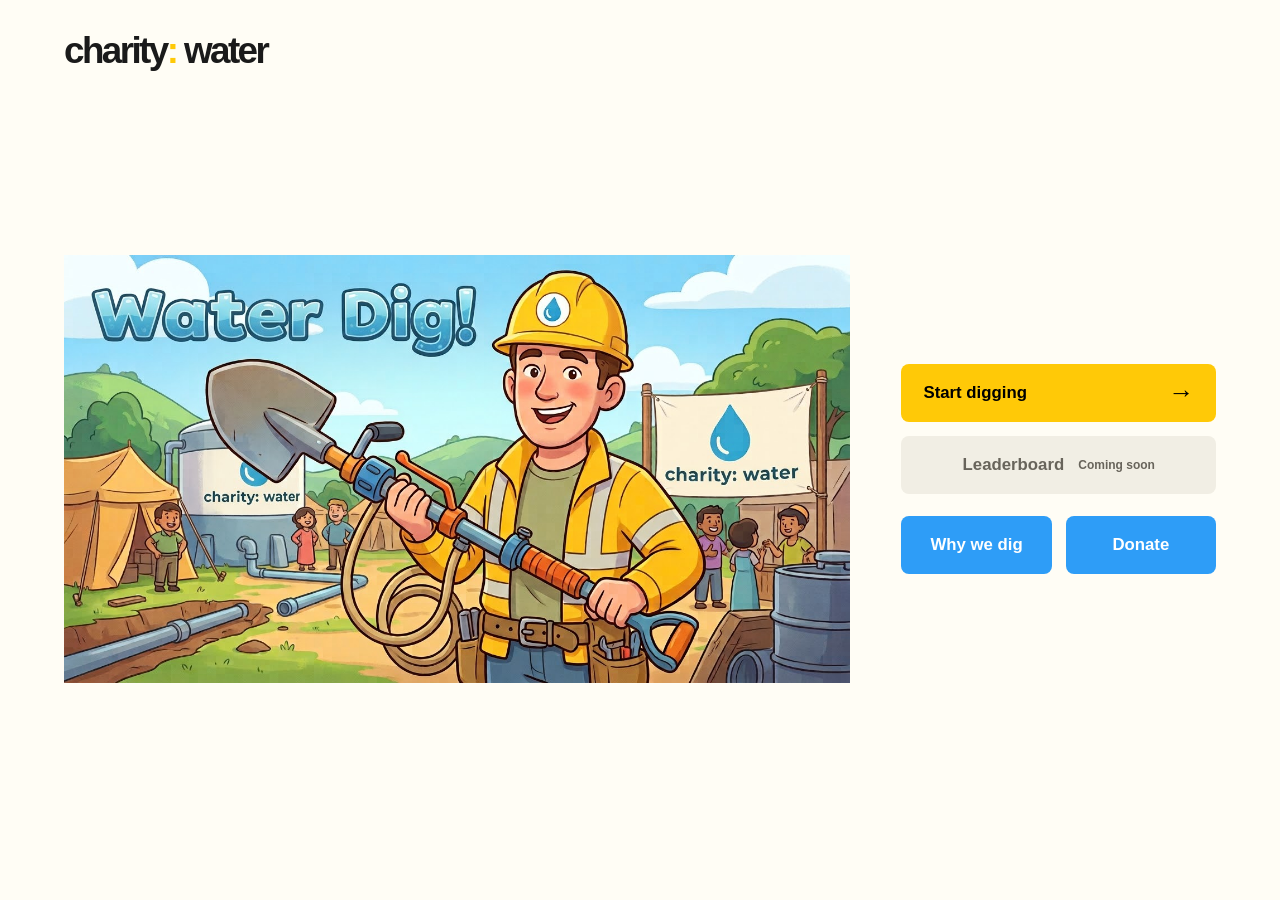
==== index.html @ 4b035533 "Game homepage is made with image" ====
<!DOCTYPE html>
<html lang="en">
<head>
    <meta charset="UTF-8">
    <meta name="viewport" content="width=device-width, initial-scale=1.0">
    <meta name="theme-color" content="#fffdf5">
    <title>charity: water</title>
    <link rel="stylesheet" href="styles.css">
</head>
<body>
    <header class="site-header">
        <h1 class="wordmark">charity<span>:</span> water</h1>
    </header>

    <main class="home-screen">
        <div class="image-space">
            <img class="title-image" src="img/game_title_image.png" alt="Water Dig! illustration with a well digger and community">
        </div>

        <nav class="menu" aria-label="Main menu">
            <button class="menu-button start-button" type="button">
                Start digging <span class="arrow" aria-hidden="true">&rarr;</span>
            </button>
            <button class="menu-button leaderboard-button" type="button" disabled>
                Leaderboard <span class="coming-soon">Coming soon</span>
            </button>
            <div class="secondary-actions">
                <button class="menu-button secondary-button" type="button">Why we dig</button>
                <button class="menu-button secondary-button" type="button">Donate</button>
            </div>
        </nav>
    </main>

    <script src="script.js"></script>
</body>
</html>
---- styles.css ----
:root {
    color-scheme: light;
    font-family: Arial, Helvetica, sans-serif;
    color: #1a1a1a;
    background: #fffdf5;
    font-synthesis: none;
}

* {
    box-sizing: border-box;
}

body {
    min-height: 100vh;
    margin: 0;
    padding: 0 5%;
}

.site-header {
    padding: 30px 0;
}

.wordmark {
    margin: 0;
    font-size: clamp(1.7rem, 3vw, 2.3rem);
    font-weight: 800;
    letter-spacing: -0.07em;
}

.wordmark span {
    color: #ffc907;
}

.home-screen {
    display: grid;
    grid-template-columns: minmax(0, 1.8fr) minmax(260px, 0.72fr);
    align-items: center;
    gap: clamp(24px, 4vw, 64px);
    max-width: 1400px;
    min-height: calc(100vh - 110px);
    margin: 0 auto;
    padding: 0 0 56px;
}

.image-space {
    min-height: 380px;
}

.title-image {
    display: block;
    width: 100%;
    height: auto;
    object-fit: contain;
}

.menu {
    display: flex;
    flex-direction: column;
    gap: 14px;
}

.menu-button {
    display: flex;
    min-height: 58px;
    align-items: center;
    justify-content: center;
    gap: 14px;
    border: 0;
    border-radius: 8px;
    font: inherit;
    font-size: 1.05rem;
    font-weight: 700;
}

.start-button {
    justify-content: space-between;
    padding: 0 22px;
    background: #ffc907;
    cursor: pointer;
}

.start-button:hover {
    background: #f2bd00;
}

.arrow {
    font-size: 1.6rem;
    line-height: 1;
}

.leaderboard-button {
    position: relative;
    padding: 0 18px;
    background: #f1eee4;
    color: #68645b;
    cursor: not-allowed;
}

.coming-soon {
    font-size: 0.75rem;
    font-weight: 600;
}

.secondary-actions {
    display: grid;
    grid-template-columns: 1fr 1fr;
    gap: 14px;
    margin-top: 8px;
}

.secondary-button {
    padding: 0 12px;
    background: #2e9df7;
    color: #fff;
    cursor: pointer;
}

.secondary-button:hover {
    background: #1689e5;
}

.menu-button:focus-visible {
    outline: 3px solid #1a1a1a;
    outline-offset: 3px;
}

@media (max-width: 700px) {
    body {
        padding: 0 6%;
    }

    .site-header {
        padding: 24px 0 12px;
    }

    .home-screen {
        grid-template-columns: 1fr;
        gap: 18px;
        min-height: auto;
        padding: 0 0 40px;
    }

    .image-space {
        min-height: min(48vh, 420px);
    }
}
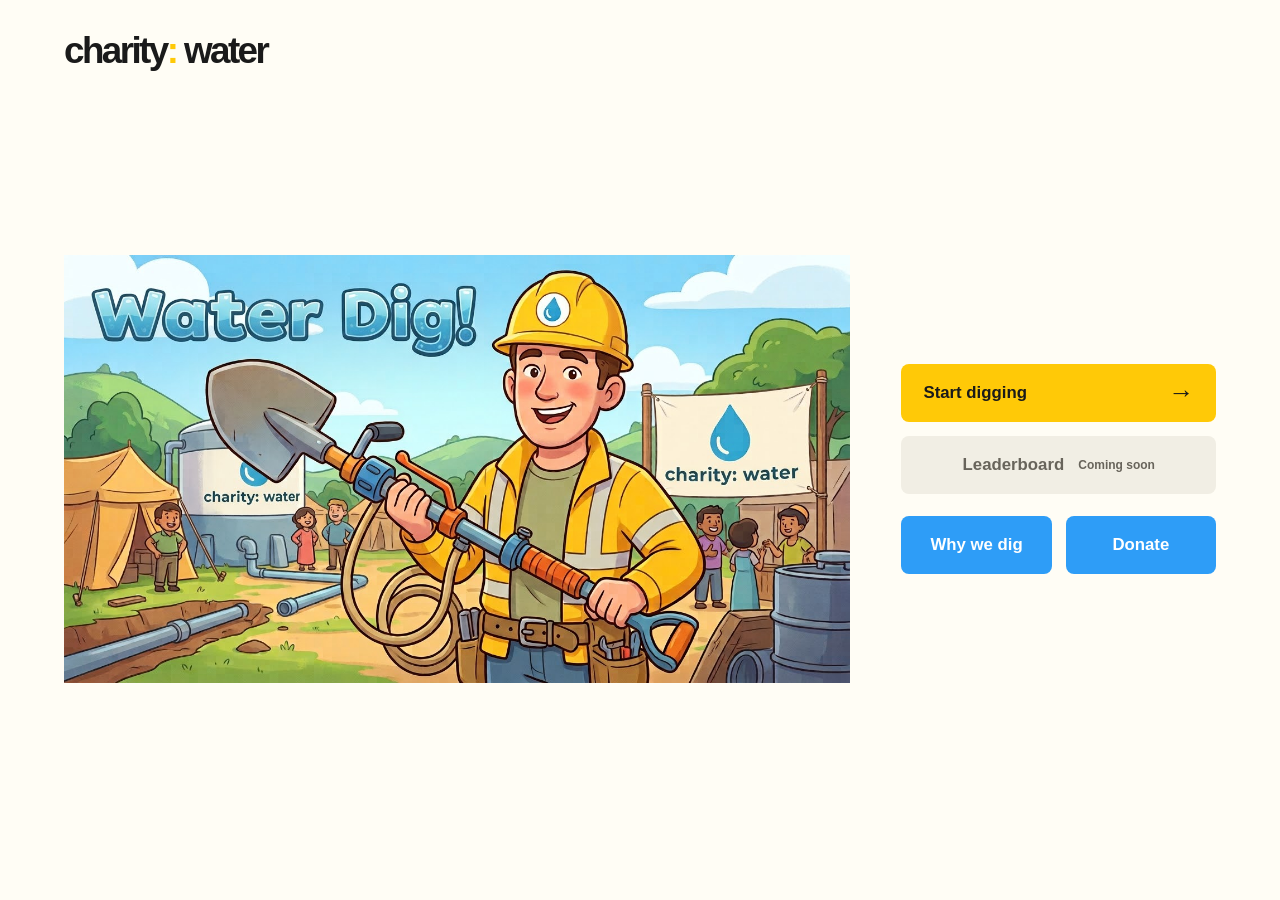
==== commit 523f23e6: "Gameplay is added" ====
--- a/index.html
+++ b/index.html
@@ -18,9 +18,9 @@
         </div>
 
         <nav class="menu" aria-label="Main menu">
-            <button class="menu-button start-button" type="button">
+            <a class="menu-button start-button" href="game.html">
                 Start digging <span class="arrow" aria-hidden="true">&rarr;</span>
-            </button>
+            </a>
             <button class="menu-button leaderboard-button" type="button" disabled>
                 Leaderboard <span class="coming-soon">Coming soon</span>
             </button>
--- a/styles.css
+++ b/styles.css
@@ -67,9 +67,11 @@
     gap: 14px;
     border: 0;
     border-radius: 8px;
+    color: #1a1a1a;
     font: inherit;
     font-size: 1.05rem;
     font-weight: 700;
+    text-decoration: none;
 }
 
 .start-button {
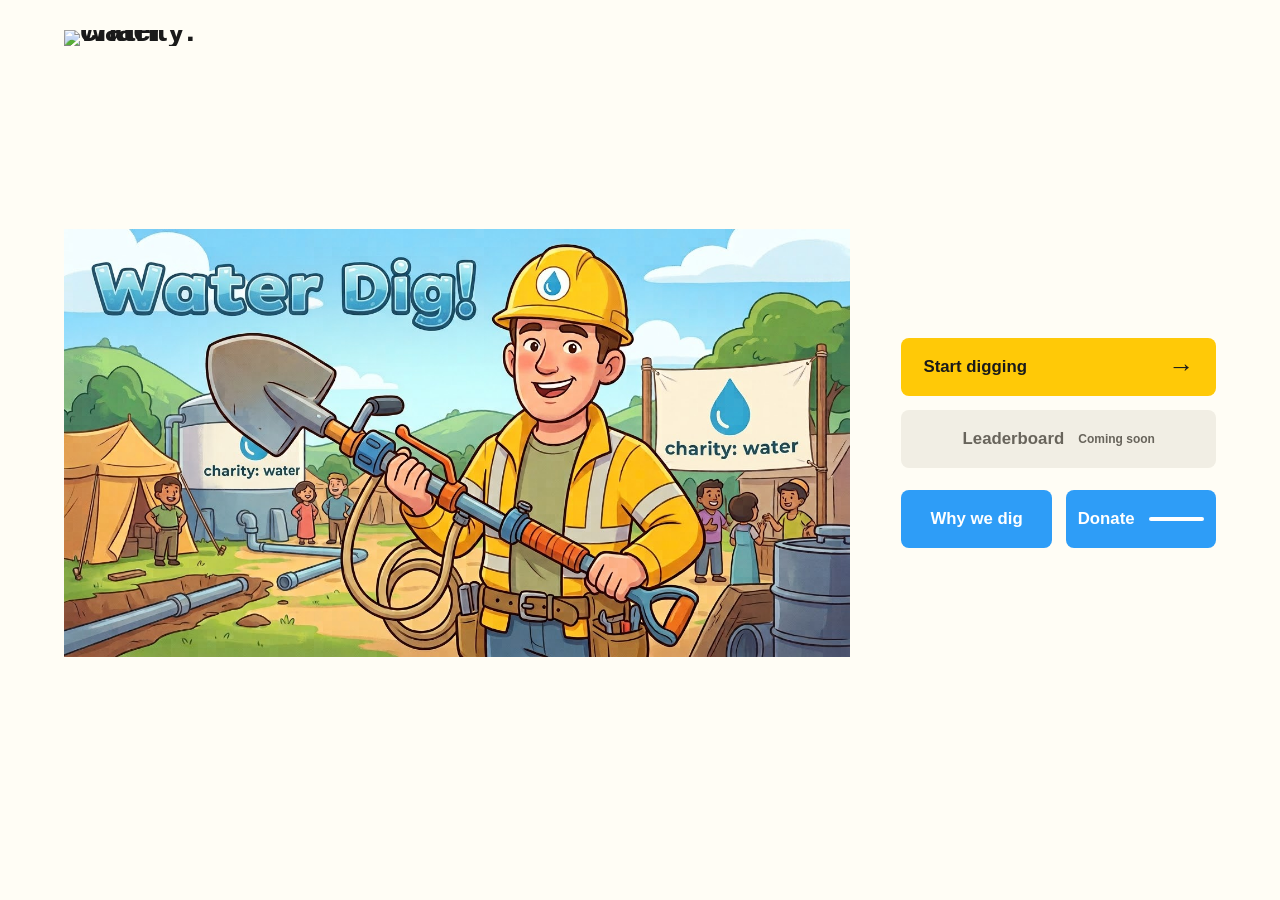
==== commit b4e5a012: "Depth change and more" ====
--- a/index.html
+++ b/index.html
@@ -9,7 +9,9 @@
 </head>
 <body>
     <header class="site-header">
-        <h1 class="wordmark">charity<span>:</span> water</h1>
+        <h1 class="wordmark">
+            <img src="img/cw_logo.png" alt="charity: water">
+        </h1>
     </header>
 
     <main class="home-screen">
@@ -25,8 +27,10 @@
                 Leaderboard <span class="coming-soon">Coming soon</span>
             </button>
             <div class="secondary-actions">
-                <button class="menu-button secondary-button" type="button">Why we dig</button>
-                <button class="menu-button secondary-button" type="button">Donate</button>
+                <a class="menu-button secondary-button" href="https://www.charitywater.org/our-work?_gl=1*4pugwn*_up*MQ..*_gs*MQ..&amp;gclid=CjwKCAjw0LzWBhBOEiwAKQd0cIA-X7klRmWoJybeHogKnyyJiwslypo9ryMCMNLgmh31uJA9SZYtSxoCBrEQAvD_BwE&amp;gbraid=0AAAAADNj5D9Z6fBlp6_cvAuyee0oKlpTj" target="_blank" rel="noopener noreferrer">Why we dig</a>
+                <a class="menu-button secondary-button donate-button" href="https://www.charitywater.org/donate?_gl=1*111evlt*_up*MQ..*_gs*MQ..&amp;gclid=CjwKCAjw0LzWBhBOEiwAKQd0cIA-X7klRmWoJybeHogKnyyJiwslypo9ryMCMNLgmh31uJA9SZYtSxoCBrEQAvD_BwE&amp;gbraid=0AAAAADNj5D9Z6fBlp6_cvAuyee0oKlpTj" target="_blank" rel="noopener noreferrer">
+                    Donate <img src="img/cw_logo_horizontal.png" alt="">
+                </a>
             </div>
         </nav>
     </main>
--- a/styles.css
+++ b/styles.css
@@ -22,13 +22,22 @@
 
 .wordmark {
     margin: 0;
-    font-size: clamp(1.7rem, 3vw, 2.3rem);
-    font-weight: 800;
-    letter-spacing: -0.07em;
+    line-height: 0;
 }
 
-.wordmark span {
-    color: #ffc907;
+.wordmark img {
+    display: block;
+    width: clamp(130px, 16vw, 190px);
+    height: auto;
+}
+
+.donate-button img {
+    display: block;
+    width: min(56%, 116px);
+    height: auto;
+    padding: 2px 4px;
+    border-radius: 3px;
+    background: #fff;
 }
 
 .home-screen {
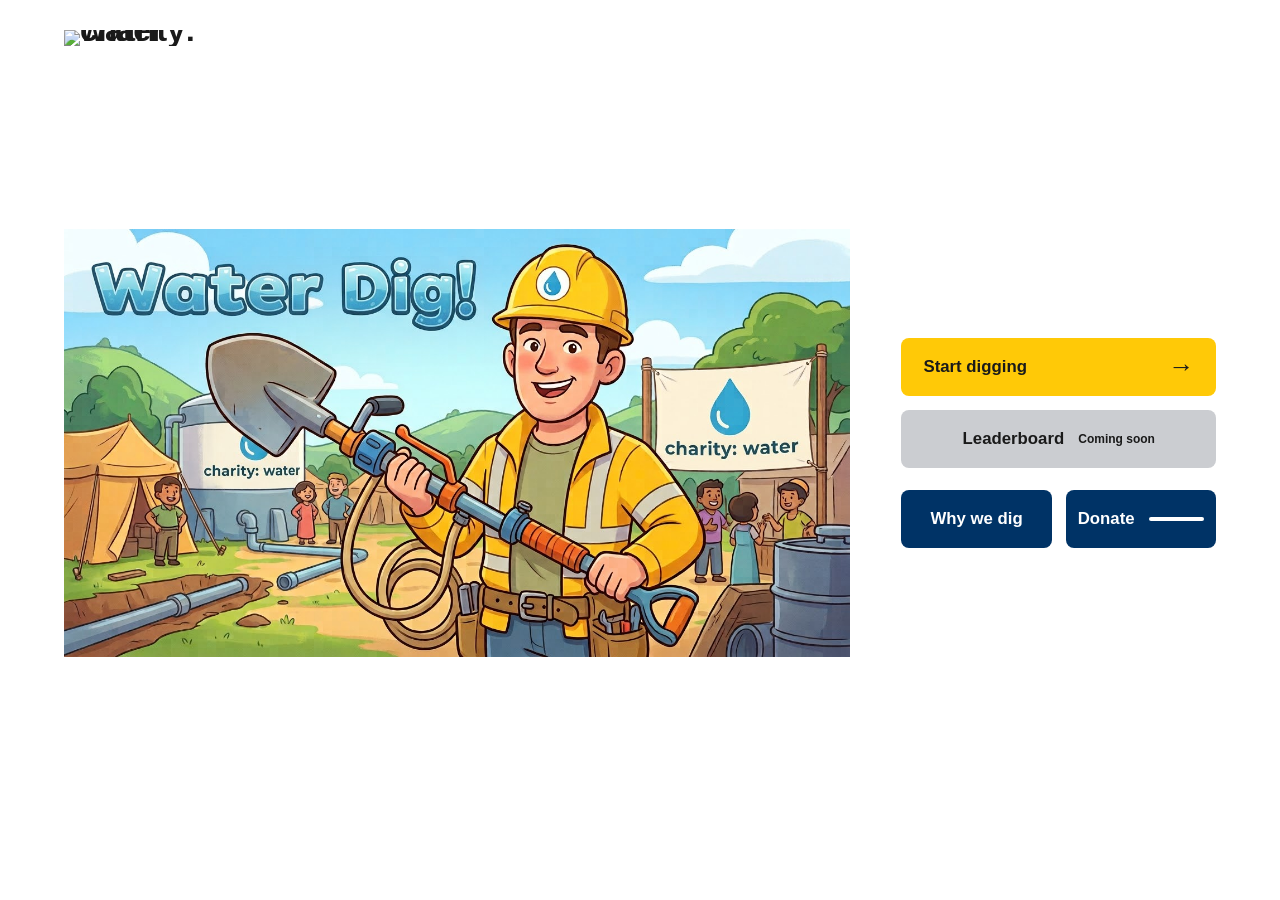
==== commit 77044df1: "Fixes" ====
--- a/index.html
+++ b/index.html
@@ -3,7 +3,7 @@
 <head>
     <meta charset="UTF-8">
     <meta name="viewport" content="width=device-width, initial-scale=1.0">
-    <meta name="theme-color" content="#fffdf5">
+    <meta name="theme-color" content="#ffffff">
     <title>charity: water</title>
     <link rel="stylesheet" href="styles.css">
 </head>
--- a/styles.css
+++ b/styles.css
@@ -1,8 +1,15 @@
 :root {
+    --cw-yellow: #ffc907;
+    --cw-navy: #003366;
+    --cw-light-blue: #77a8bb;
+    --cw-cream: #fff7e1;
+    --cw-charcoal: #1a1a1a;
+    --cw-rust: #bf6c46;
+    --cw-gray: #cbcdd1;
     color-scheme: light;
     font-family: Arial, Helvetica, sans-serif;
-    color: #1a1a1a;
-    background: #fffdf5;
+    color: var(--cw-charcoal);
+    background: #fff;
     font-synthesis: none;
 }
 
@@ -76,7 +83,7 @@
     gap: 14px;
     border: 0;
     border-radius: 8px;
-    color: #1a1a1a;
+    color: var(--cw-charcoal);
     font: inherit;
     font-size: 1.05rem;
     font-weight: 700;
@@ -86,12 +93,13 @@
 .start-button {
     justify-content: space-between;
     padding: 0 22px;
-    background: #ffc907;
+    background: var(--cw-yellow);
     cursor: pointer;
 }
 
 .start-button:hover {
-    background: #f2bd00;
+    background: var(--cw-navy);
+    color: #fff;
 }
 
 .arrow {
@@ -102,8 +110,8 @@
 .leaderboard-button {
     position: relative;
     padding: 0 18px;
-    background: #f1eee4;
-    color: #68645b;
+    background: var(--cw-gray);
+    color: var(--cw-charcoal);
     cursor: not-allowed;
 }
 
@@ -121,17 +129,18 @@
 
 .secondary-button {
     padding: 0 12px;
-    background: #2e9df7;
+    background: var(--cw-navy);
     color: #fff;
     cursor: pointer;
 }
 
 .secondary-button:hover {
-    background: #1689e5;
+    background: var(--cw-light-blue);
+    color: var(--cw-charcoal);
 }
 
 .menu-button:focus-visible {
-    outline: 3px solid #1a1a1a;
+    outline: 3px solid var(--cw-navy);
     outline-offset: 3px;
 }
 
